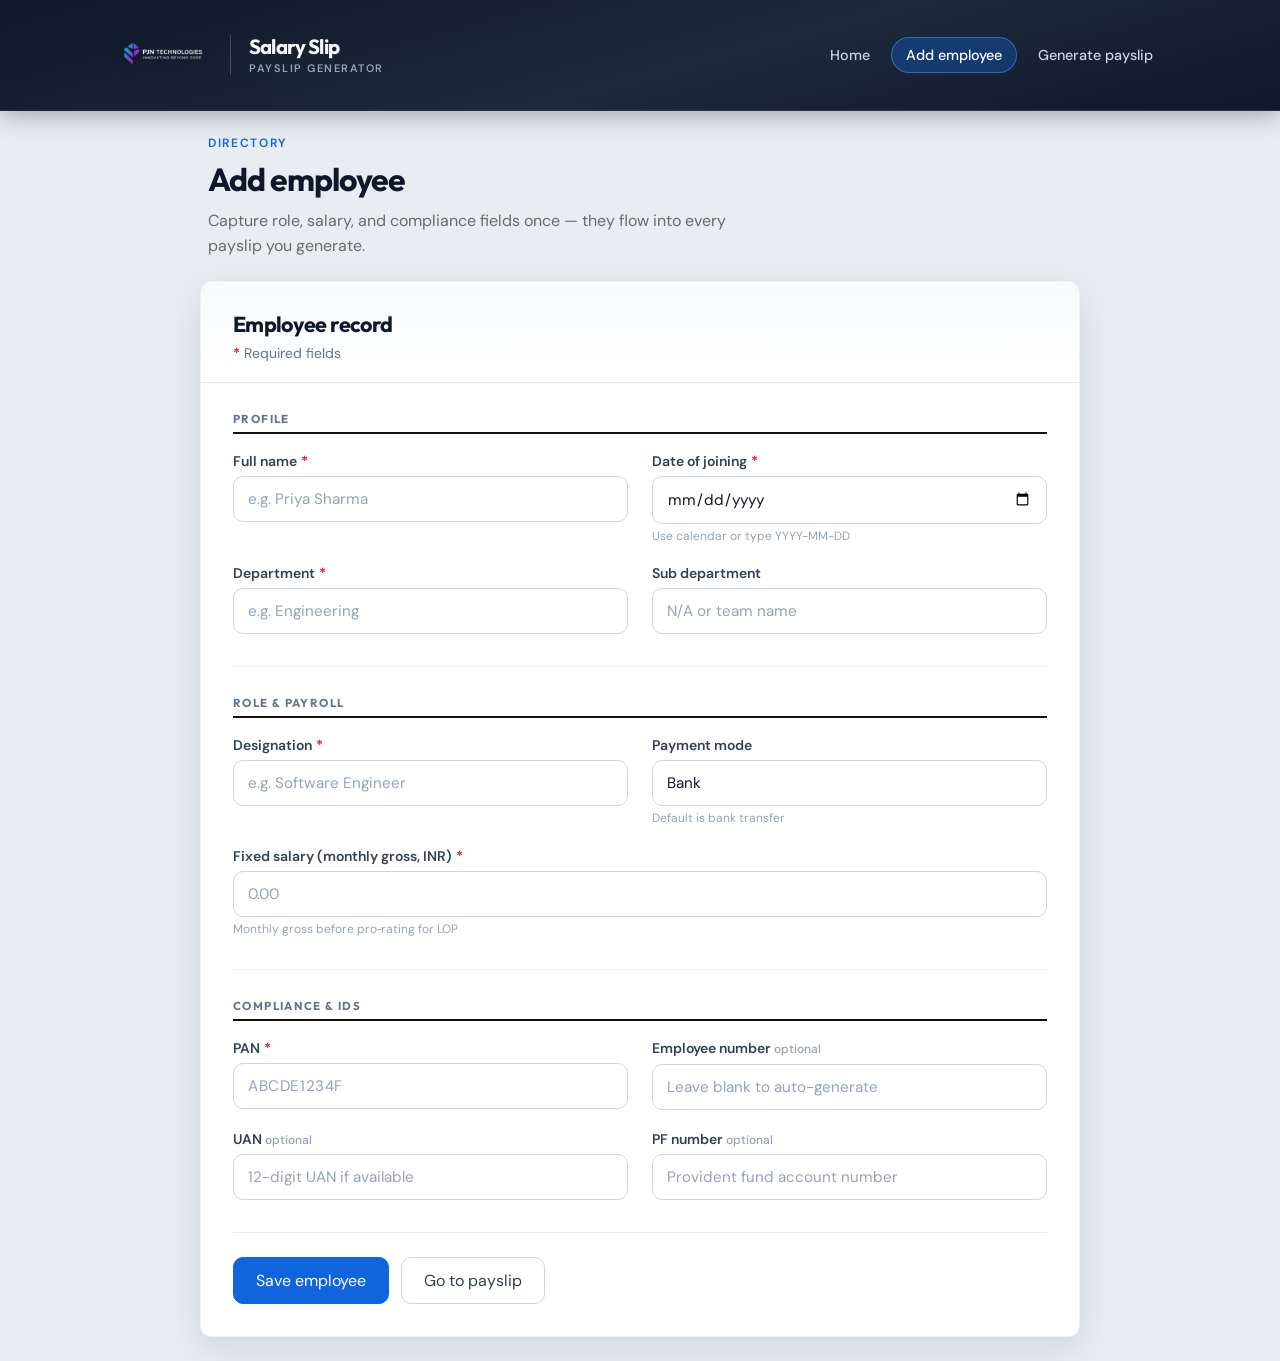
==== add-employee.html @ efb5d122 "Initial commit" ====
<!doctype html>
<html lang="en">
  <head>
    <meta charset="UTF-8" />
    <meta name="viewport" content="width=device-width, initial-scale=1.0" />
    <title>Add employee</title>
    <link rel="preconnect" href="https://fonts.googleapis.com" />
    <link rel="preconnect" href="https://fonts.gstatic.com" crossorigin />
    <link
      href="https://fonts.googleapis.com/css2?family=DM+Sans:ital,opsz,wght@9..40,400;500;600;700&family=Outfit:wght@500;600;700&display=swap"
      rel="stylesheet"
    />
    <link rel="stylesheet" href="styles.css" />
  </head>
  <body>
    <header class="site-header">
      <div class="site-header-inner">
        <a class="site-brand" href="index.html" aria-label="Salary Slip home">
          <img src="assets/logo.png" alt="PJN Technologies" class="site-logo" decoding="async" />
          <span class="site-brand-text">
            <span class="site-title">Salary Slip</span>
            <span class="site-tagline">Payslip generator</span>
          </span>
        </a>
        <nav class="site-nav" aria-label="Main">
          <a href="index.html">Home</a>
          <a href="add-employee.html" aria-current="page">Add employee</a>
          <a href="generate-payslip.html">Generate payslip</a>
        </nav>
      </div>
    </header>

    <main class="page page-app page-app--wide">
      <header class="page-hero">
        <p class="eyebrow">Directory</p>
        <h1 class="page-title">Add employee</h1>
        <p class="page-subtitle">
          Capture role, salary, and compliance fields once — they flow into every payslip you generate.
        </p>
      </header>

      <div class="card form-card form-card-elevated form-card--wide">
        <div class="form-card-head">
          <h2 class="form-card-heading">Employee record</h2>
          <p class="form-card-lead"><span class="req-mark">*</span> Required fields</p>
        </div>

        <form id="employeeForm" class="form-employee" novalidate>
          <section class="form-section" aria-labelledby="sec-profile">
            <h3 id="sec-profile" class="form-section-title">Profile</h3>
            <div class="form-grid form-grid--employee">
              <label class="form-field">
                <span class="form-label">Full name <abbr class="req" title="required">*</abbr></span>
                <input name="name" type="text" required autocomplete="name" placeholder="e.g. Priya Sharma" />
              </label>
              <label class="form-field">
                <span class="form-label">Date of joining <abbr class="req" title="required">*</abbr></span>
                <input name="dateJoined" type="date" required />
                <span class="form-hint">Use calendar or type YYYY-MM-DD</span>
              </label>
              <label class="form-field">
                <span class="form-label">Department <abbr class="req" title="required">*</abbr></span>
                <input name="department" type="text" required placeholder="e.g. Engineering" />
              </label>
              <label class="form-field">
                <span class="form-label">Sub department</span>
                <input name="subDepartment" type="text" placeholder="N/A or team name" />
              </label>
            </div>
          </section>

          <section class="form-section" aria-labelledby="sec-role">
            <h3 id="sec-role" class="form-section-title">Role &amp; payroll</h3>
            <div class="form-grid form-grid--employee">
              <label class="form-field">
                <span class="form-label">Designation <abbr class="req" title="required">*</abbr></span>
                <input name="designation" type="text" required placeholder="e.g. Software Engineer" />
              </label>
              <label class="form-field">
                <span class="form-label">Payment mode</span>
                <input name="paymentMode" type="text" value="Bank" placeholder="Bank" />
                <span class="form-hint">Default is bank transfer</span>
              </label>
              <label class="form-field form-field--span">
                <span class="form-label">Fixed salary (monthly gross, INR) <abbr class="req" title="required">*</abbr></span>
                <input name="fixedSalary" type="number" min="0" step="0.01" required placeholder="0.00" />
                <span class="form-hint">Monthly gross before pro‑rating for LOP</span>
              </label>
            </div>
          </section>

          <section class="form-section" aria-labelledby="sec-compliance">
            <h3 id="sec-compliance" class="form-section-title">Compliance &amp; IDs</h3>
            <div class="form-grid form-grid--employee">
              <label class="form-field">
                <span class="form-label">PAN <abbr class="req" title="required">*</abbr></span>
                <input name="pan" type="text" required maxlength="10" title="e.g. ABCDE1234F" placeholder="ABCDE1234F" class="input-mono" />
              </label>
              <label class="form-field">
                <span class="form-label">Employee number <span class="form-optional">optional</span></span>
                <input name="employeeNumber" type="text" placeholder="Leave blank to auto-generate" />
              </label>
              <label class="form-field">
                <span class="form-label">UAN <span class="form-optional">optional</span></span>
                <input name="uan" type="text" placeholder="12-digit UAN if available" inputmode="numeric" />
              </label>
              <label class="form-field">
                <span class="form-label">PF number <span class="form-optional">optional</span></span>
                <input name="pfNumber" type="text" placeholder="Provident fund account number" />
              </label>
            </div>
          </section>

          <footer class="form-footer">
            <button type="submit" class="btn primary btn-lg">Save employee</button>
            <a class="btn btn-lg btn-outline" href="generate-payslip.html">Go to payslip</a>
          </footer>
        </form>
        <p id="formMessage" class="form-message" hidden></p>
      </div>
    </main>

    <script type="module" src="add-employee.js"></script>
  </body>
</html>
---- styles.css ----
:root {
  --ink: #111111;
  --muted: #6a6a6a;
  --line: #d7d7d7;
  --soft: #f6f6f6;
  --brand: #1064dc;
  --brand-dark: #0b4ea8;
  --header-bg: #0f172a;
  --header-border: rgba(255, 255, 255, 0.08);
  --surface: #ffffff;
  --font-sans: "DM Sans", system-ui, sans-serif;
  --font-display: "Outfit", system-ui, sans-serif;
}

* {
  box-sizing: border-box;
}

body {
  margin: 0;
  font-family: var(--font-sans);
  color: var(--ink);
  background: #e8edf2;
}

.body-home {
  background: #dfe6ee;
}

code {
  font-size: 0.95em;
  background: #eef1f4;
  padding: 1px 6px;
  border-radius: 4px;
}

.site-header {
  position: sticky;
  top: 0;
  z-index: 50;
  background: linear-gradient(165deg, #0f172a 0%, #1e293b 55%, #0f172a 100%);
  border-bottom: 1px solid var(--header-border);
  box-shadow: 0 4px 24px rgba(15, 23, 42, 0.35);
}

/* Slim bar: tight vertical padding so a larger logo doesn’t grow the navbar */
.site-header-inner {
  max-width: 1100px;
  margin: 0 auto;
  padding: 5px 22px;
  display: flex;
  align-items: center;
  justify-content: space-between;
  gap: 16px 24px;
  flex-wrap: nowrap;
}

.site-brand {
  display: inline-flex;
  align-items: center;
  gap: 0;
  min-width: 0;
  text-decoration: none;
  color: #f8fafc;
  flex: 0 1 auto;
}

.site-brand:hover .site-title {
  color: #fff;
}

.site-brand:hover .site-tagline {
  color: #cbd5e1;
}

/* Logo: no box — sits flush on the bar; drop-shadow only for depth */
.site-logo {
  height: 100px;
  width: auto;
  max-width: min(460px, 58vw);
  object-fit: contain;
  object-position: left center;
  display: block;
  flex-shrink: 0;
  filter: drop-shadow(0 2px 6px rgba(0, 0, 0, 0.45));
}

.site-brand-text {
  display: flex;
  flex-direction: column;
  justify-content: center;
  gap: 3px;
  margin-left: 18px;
  padding-left: 18px;
  border-left: 1px solid rgba(255, 255, 255, 0.2);
  min-width: 0;
}

.site-title {
  font-family: var(--font-display);
  font-weight: 700;
  font-size: 1.28rem;
  letter-spacing: -0.04em;
  line-height: 1.15;
  color: #f8fafc;
}

.site-tagline {
  font-size: 0.68rem;
  font-weight: 600;
  letter-spacing: 0.14em;
  text-transform: uppercase;
  color: #94a3b8;
  line-height: 1.2;
}

.site-nav {
  display: flex;
  align-items: center;
  gap: 6px;
  flex-wrap: nowrap;
  flex-shrink: 0;
  margin-left: auto;
}

.site-nav a {
  display: inline-block;
  padding: 8px 14px;
  border-radius: 999px;
  font-size: 0.9rem;
  font-weight: 500;
  color: #cbd5e1;
  text-decoration: none;
  border: 1px solid transparent;
  transition: background 0.15s ease, color 0.15s ease, border-color 0.15s ease;
}

.site-nav a:hover {
  color: #fff;
  background: rgba(255, 255, 255, 0.08);
}

.site-nav a[aria-current="page"] {
  color: #fff;
  background: rgba(16, 100, 220, 0.35);
  border-color: rgba(96, 165, 250, 0.45);
}

.card {
  max-width: 720px;
  margin: 0 auto;
  background: var(--surface);
  padding: 24px 22px 28px;
  border-radius: 12px;
  box-shadow: 0 6px 18px rgba(0, 0, 0, 0.06);
}

.form-card-elevated {
  border: 1px solid rgba(15, 23, 42, 0.06);
  box-shadow: 0 12px 40px rgba(15, 23, 42, 0.1);
}

.visually-hidden {
  position: absolute;
  width: 1px;
  height: 1px;
  padding: 0;
  margin: -1px;
  overflow: hidden;
  clip: rect(0, 0, 0, 0);
  white-space: nowrap;
  border: 0;
}

.page-app {
  padding-top: 28px;
  padding-bottom: 48px;
}

.page-hero {
  max-width: 720px;
  margin: 0 auto 22px;
  padding: 0 8px;
}

.eyebrow {
  margin: 0 0 8px;
  font-size: 0.75rem;
  font-weight: 600;
  letter-spacing: 0.14em;
  text-transform: uppercase;
  color: var(--brand);
}

.page-title {
  font-family: var(--font-display);
  font-size: clamp(1.6rem, 3vw, 2rem);
  font-weight: 700;
  margin: 0 0 10px;
  letter-spacing: -0.03em;
  color: #0f172a;
}

.page-subtitle {
  margin: 0;
  font-size: 1rem;
  line-height: 1.55;
  color: var(--muted);
  max-width: 52ch;
}

.page-home {
  padding-top: 0;
  padding-bottom: 56px;
}

.hero {
  position: relative;
  overflow: hidden;
  padding: 48px 20px 56px;
  margin-bottom: 8px;
}

.hero-bg {
  position: absolute;
  inset: 0;
  background:
    radial-gradient(ellipse 120% 80% at 20% 0%, rgba(16, 100, 220, 0.22) 0%, transparent 55%),
    radial-gradient(ellipse 90% 60% at 100% 30%, rgba(14, 165, 233, 0.12) 0%, transparent 50%),
    linear-gradient(180deg, #f0f4f8 0%, #e2e8f0 100%);
  pointer-events: none;
}

.hero-inner {
  position: relative;
  max-width: 640px;
  margin: 0 auto;
  text-align: center;
}

.hero-badge {
  display: inline-block;
  margin-bottom: 16px;
  padding: 6px 14px;
  border-radius: 999px;
  font-size: 0.72rem;
  font-weight: 600;
  letter-spacing: 0.12em;
  text-transform: uppercase;
  color: #1e40af;
  background: rgba(59, 130, 246, 0.15);
  border: 1px solid rgba(59, 130, 246, 0.25);
}

.hero-headline {
  font-family: var(--font-display);
  font-size: clamp(1.85rem, 4.5vw, 2.65rem);
  font-weight: 700;
  line-height: 1.15;
  margin: 0 0 16px;
  letter-spacing: -0.035em;
  color: #0f172a;
}

.hero-lead {
  margin: 0 auto;
  max-width: 38rem;
  font-size: 1.05rem;
  line-height: 1.6;
  color: #475569;
}

.hero-actions {
  display: flex;
  flex-wrap: wrap;
  gap: 12px;
  justify-content: center;
  margin-top: 28px;
}

.home-grid {
  max-width: 920px;
  margin: 0 auto;
  padding: 0 16px;
  display: grid;
  grid-template-columns: repeat(2, minmax(0, 1fr));
  gap: 20px;
}

.home-card {
  background: var(--surface);
  border-radius: 14px;
  padding: 24px 22px 26px;
  border: 1px solid rgba(15, 23, 42, 0.06);
  box-shadow: 0 8px 30px rgba(15, 23, 42, 0.08);
  transition: transform 0.2s ease, box-shadow 0.2s ease;
}

.home-card:hover {
  transform: translateY(-2px);
  box-shadow: 0 14px 40px rgba(15, 23, 42, 0.12);
}

.home-card-icon {
  font-family: var(--font-display);
  font-size: 0.85rem;
  font-weight: 700;
  color: var(--brand);
  margin-bottom: 12px;
  opacity: 0.85;
}

.home-card h2 {
  font-family: var(--font-display);
  font-size: 1.2rem;
  font-weight: 600;
  margin: 0 0 10px;
  color: #0f172a;
}

.home-card p {
  margin: 0 0 16px;
  font-size: 0.95rem;
  line-height: 1.55;
  color: #64748b;
}

.text-link {
  font-weight: 600;
  font-size: 0.95rem;
  color: var(--brand);
  text-decoration: none;
}

.text-link:hover {
  color: var(--brand-dark);
  text-decoration: underline;
}

.home-footnote {
  max-width: 920px;
  margin: 28px auto 0;
  padding: 0 20px;
  text-align: center;
  font-size: 0.88rem;
  color: #64748b;
}

.muted {
  color: var(--muted);
  line-height: 1.45;
}

.small-gap {
  margin-top: 10px;
  font-size: 14px;
}

.actions {
  display: flex;
  flex-wrap: wrap;
  gap: 12px;
  margin-top: 20px;
}

.btn {
  display: inline-block;
  padding: 10px 16px;
  border-radius: 6px;
  border: 1px solid var(--line);
  background: #fff;
  color: var(--ink);
  font-size: 15px;
  cursor: pointer;
  text-decoration: none;
  font-family: inherit;
}

.btn:hover {
  background: #f3f5f7;
}

.btn.primary {
  background: var(--brand);
  color: #fff;
  border-color: var(--brand);
}

.btn.primary:hover {
  filter: brightness(1.05);
}

.btn-lg {
  padding: 12px 22px;
  font-size: 1rem;
  border-radius: 10px;
}

.btn-ghost {
  background: rgba(255, 255, 255, 0.85);
  border-color: #cbd5e1;
  color: #0f172a;
  -webkit-backdrop-filter: blur(6px);
  backdrop-filter: blur(6px);
}

.btn-ghost:hover {
  background: #fff;
  border-color: #94a3b8;
}

.form-card h1 {
  margin-top: 0;
  font-size: 24px;
}

.form-grid {
  display: grid;
  grid-template-columns: repeat(2, minmax(0, 1fr));
  gap: 14px 18px;
  margin-top: 18px;
}

.form-grid label {
  display: flex;
  flex-direction: column;
  gap: 6px;
  font-size: 14px;
  color: #333;
}

.form-grid input,
.form-grid select {
  padding: 10px 12px;
  border: 1px solid #cbd5e1;
  border-radius: 8px;
  font-size: 15px;
  font-family: inherit;
  transition: border-color 0.15s ease, box-shadow 0.15s ease;
}

.form-grid input:focus,
.form-grid select:focus {
  outline: none;
  border-color: var(--brand);
  box-shadow: 0 0 0 3px rgba(16, 100, 220, 0.2);
}

.form-grid .full {
  grid-column: 1 / -1;
}

.form-actions {
  display: flex;
  flex-wrap: wrap;
  gap: 10px;
  align-items: center;
  margin-top: 6px;
}

.form-message {
  margin-top: 14px;
  color: #0a6b2f;
  font-size: 15px;
}

.form-message.error {
  color: #a40000;
}

/* —— Add employee (wide form) —— */
.page-app--wide .page-hero {
  max-width: 880px;
}

.form-card--wide {
  max-width: 880px;
  padding: 0;
  overflow: hidden;
}

.form-card--wide .form-card-head {
  padding: 28px 32px 20px;
  background: linear-gradient(180deg, #f8fafc 0%, #fff 100%);
  border-bottom: 1px solid #e2e8f0;
}

.form-card-heading {
  font-family: var(--font-display);
  font-size: 1.35rem;
  font-weight: 700;
  margin: 0 0 6px;
  letter-spacing: -0.03em;
  color: #0f172a;
}

.form-card-lead {
  margin: 0;
  font-size: 0.875rem;
  color: #64748b;
}

.req-mark {
  color: #dc2626;
  font-weight: 700;
}

.form-employee,
.form-generate {
  padding: 28px 32px 32px;
}

.form-section + .form-section {
  margin-top: 32px;
  padding-top: 28px;
  border-top: 1px solid #f1f5f9;
}

.form-section-title {
  font-family: var(--font-display);
  font-size: 0.72rem;
  font-weight: 700;
  letter-spacing: 0.12em;
  text-transform: uppercase;
  color: #64748b;
  margin: 0 0 18px;
}

.form-grid--employee {
  display: grid;
  grid-template-columns: repeat(2, minmax(0, 1fr));
  gap: 20px 24px;
  margin-top: 0;
}

.form-field {
  display: flex;
  flex-direction: column;
  gap: 8px;
  margin: 0;
}

.form-field--span {
  grid-column: 1 / -1;
}

.form-label {
  font-size: 0.875rem;
  font-weight: 600;
  color: #334155;
  line-height: 1.3;
}

.form-label .req {
  text-decoration: none;
  color: #dc2626;
  font-weight: 700;
  margin-left: 1px;
}

.form-optional {
  font-weight: 500;
  font-size: 0.75rem;
  color: #94a3b8;
  text-transform: lowercase;
  letter-spacing: 0;
}

.form-field input,
.form-field select {
  width: 100%;
  padding: 12px 14px;
  border: 1px solid #cbd5e1;
  border-radius: 10px;
  font-size: 0.95rem;
  font-family: inherit;
  background: #fff;
  color: #0f172a;
  transition: border-color 0.15s ease, box-shadow 0.15s ease;
}

.form-field input::placeholder {
  color: #94a3b8;
}

.form-field input:hover {
  border-color: #94a3b8;
}

.form-field input:focus,
.form-field select:focus {
  outline: none;
  border-color: var(--brand);
  box-shadow: 0 0 0 3px rgba(16, 100, 220, 0.18);
}

.input-mono {
  font-variant-numeric: tabular-nums;
  letter-spacing: 0.04em;
  text-transform: uppercase;
}

.form-hint {
  font-size: 0.75rem;
  color: #94a3b8;
  line-height: 1.35;
  margin-top: -2px;
}

.form-footer {
  margin-top: 32px;
  padding-top: 24px;
  border-top: 1px solid #e2e8f0;
  display: flex;
  flex-wrap: wrap;
  gap: 12px;
  align-items: center;
}

.form-footer--single {
  justify-content: flex-end;
}

.form-callout {
  display: flex;
  gap: 16px;
  align-items: flex-start;
  margin: 0;
  padding: 20px 32px 24px;
  border-top: 1px solid #e2e8f0;
  background: linear-gradient(180deg, #f8fafc 0%, #f1f5f9 100%);
}

.form-callout-icon {
  flex-shrink: 0;
  width: 28px;
  height: 28px;
  border-radius: 50%;
  display: flex;
  align-items: center;
  justify-content: center;
  font-family: var(--font-display);
  font-size: 0.85rem;
  font-weight: 700;
  font-style: italic;
  color: var(--brand);
  background: #fff;
  border: 1px solid #bfdbfe;
  box-shadow: 0 1px 2px rgba(15, 23, 42, 0.06);
}

.form-callout-body {
  min-width: 0;
}

.form-callout-body strong {
  display: block;
  font-size: 0.8rem;
  font-weight: 700;
  letter-spacing: 0.04em;
  text-transform: uppercase;
  color: #475569;
  margin-bottom: 8px;
}

.form-callout-body p {
  margin: 0;
  font-size: 0.875rem;
  line-height: 1.55;
  color: #64748b;
}

.form-callout-body code {
  font-size: 0.82em;
}

.form-card--wide .form-message {
  margin: 0;
  padding: 14px 32px 24px;
  border-top: 1px solid #f1f5f9;
  background: #fafbfc;
}

.form-card--wide .form-message--banner.error {
  background: #fef2f2;
  border-top-color: #fecaca;
  color: #991b1b;
  font-weight: 500;
}

.btn-outline {
  background: #fff;
  border: 1px solid #cbd5e1;
  color: #334155;
}

.btn-outline:hover {
  background: #f8fafc;
  border-color: #94a3b8;
  color: #0f172a;
}

@media (max-width: 700px) {
  .form-employee,
  .form-generate {
    padding: 22px 18px 24px;
  }

  .form-card--wide .form-card-head {
    padding: 22px 18px 16px;
  }

  .form-grid--employee {
    grid-template-columns: 1fr;
    gap: 18px;
  }

  .form-field--span {
    grid-column: 1;
  }

  .form-footer--single {
    justify-content: stretch;
  }

  .form-footer--single .btn {
    width: 100%;
    justify-content: center;
  }

  .form-callout {
    flex-direction: column;
    padding: 18px 18px 22px;
    gap: 12px;
  }

  .form-card--wide .form-message {
    padding: 14px 18px 20px;
  }

  .form-card--wide .form-message--banner.error {
    padding: 14px 18px 18px;
  }
}

.toolbar {
  max-width: 1040px;
  margin: 0 auto;
  padding: 12px 20px;
  display: flex;
  gap: 12px;
  flex-wrap: wrap;
  align-items: center;
  justify-content: flex-end;
  background: #f8fafc;
  border-bottom: 1px solid var(--line);
}

.page {
  min-height: 100vh;
  padding: 24px 10px;
}

.payslip {
  width: 794px;
  margin: 0 auto;
  background: #ffffff;
  padding: 28px 34px 40px;
  box-shadow: 0 8px 24px rgba(0, 0, 0, 0.08);
}

.top-header {
  display: flex;
  justify-content: space-between;
  align-items: flex-start;
  border-bottom: 1px solid var(--line);
  padding-bottom: 16px;
}

h1 {
  margin: 0;
  font-size: 38px;
  font-weight: 700;
  letter-spacing: 0.2px;
}

h1 span:first-child {
  font-size: 33px;
}

.company {
  margin: 14px 0 6px;
  font-weight: 700;
  font-size: 14px;
  text-transform: uppercase;
}

.small {
  margin: 0;
  font-size: 11px;
  line-height: 1.35;
}

.logo-text {
  font-size: 65px;
  font-weight: 700;
  color: var(--brand);
  line-height: 1;
  letter-spacing: -1px;
}

.logo-text span {
  color: #14386e;
}

.employee-section {
  margin-top: 18px;
  border-bottom: 1px solid var(--line);
  padding-bottom: 12px;
}

h2 {
  margin: 0 0 10px;
  font-size: 22px;
}

.info-grid,
.days-grid {
  display: grid;
  grid-template-columns: repeat(4, minmax(0, 1fr));
  gap: 8px 14px;
}

.info-item,
.days-item {
  border-top: 1px solid var(--line);
  padding-top: 6px;
}

.label {
  display: block;
  color: var(--muted);
  font-size: 12px;
  margin-bottom: 2px;
}

.value {
  font-size: 20px;
  font-weight: 700;
}

.value.small-v {
  font-size: 18px;
}

.salary-section {
  margin-top: 22px;
}

h3 {
  margin: 0 0 10px;
  padding-bottom: 6px;
  border-bottom: 2px solid var(--ink);
  font-size: 20px;
}

.breakup {
  margin-top: 16px;
  display: grid;
  grid-template-columns: 1fr 1fr;
  gap: 16px;
}

.panel h4 {
  margin: 0 0 10px;
  font-size: 20px;
}

.subhead {
  margin-top: 16px !important;
}

.row,
.row-list .row {
  display: flex;
  justify-content: space-between;
  align-items: baseline;
  gap: 16px;
  padding: 2px 0;
  font-size: 19px;
}

.row strong {
  white-space: nowrap;
}

.total {
  margin-top: 7px;
  border-top: 1px solid var(--line);
  padding-top: 8px;
  font-weight: 700;
}

.net-section {
  margin-top: 16px;
  border: 1px solid var(--line);
  background: var(--soft);
  padding: 10px;
}

.net {
  font-size: 21px;
}

.words {
  margin-top: 4px;
  border-top: 1px solid var(--line);
  padding-top: 8px;
}

.footer-note {
  margin-top: 20px;
}

.footer-note p {
  margin: 0 0 10px;
  font-size: 18px;
}

@media (max-width: 860px) {
  .site-header-inner {
    flex-wrap: wrap;
    align-items: center;
    padding: 6px 16px;
  }

  .site-brand {
    flex: 1 1 auto;
    min-width: min(100%, 280px);
  }

  .site-logo {
    height: 76px;
    max-width: min(360px, 85vw);
  }

  .site-brand-text {
    margin-left: 14px;
    padding-left: 14px;
  }

  .site-title {
    font-size: 1.12rem;
  }

  .site-nav {
    flex: 1 1 100%;
    flex-wrap: wrap;
    justify-content: flex-start;
    margin-left: 0;
    padding-top: 10px;
    border-top: 1px solid rgba(255, 255, 255, 0.1);
    gap: 8px;
  }

  .site-nav a {
    flex: 0 1 auto;
    text-align: center;
    min-width: 0;
  }

  .hero {
    padding: 36px 16px 44px;
  }

  .home-grid {
    grid-template-columns: 1fr;
  }

  .form-grid {
    grid-template-columns: 1fr;
  }

  .payslip {
    width: 100%;
    padding: 18px;
  }

  h1 {
    font-size: 30px;
  }

  .logo-text {
    font-size: 40px;
  }

  .info-grid,
  .days-grid {
    grid-template-columns: repeat(2, minmax(0, 1fr));
  }

  .breakup {
    grid-template-columns: 1fr;
  }

  .row,
  .row-list .row,
  .footer-note p {
    font-size: 16px;
  }
}

@media print {
  body {
    background: #ffffff;
  }

  .no-print {
    display: none !important;
  }

  .page {
    padding: 0;
  }

  .payslip {
    box-shadow: none;
    width: 100%;
    margin: 0;
  }
}
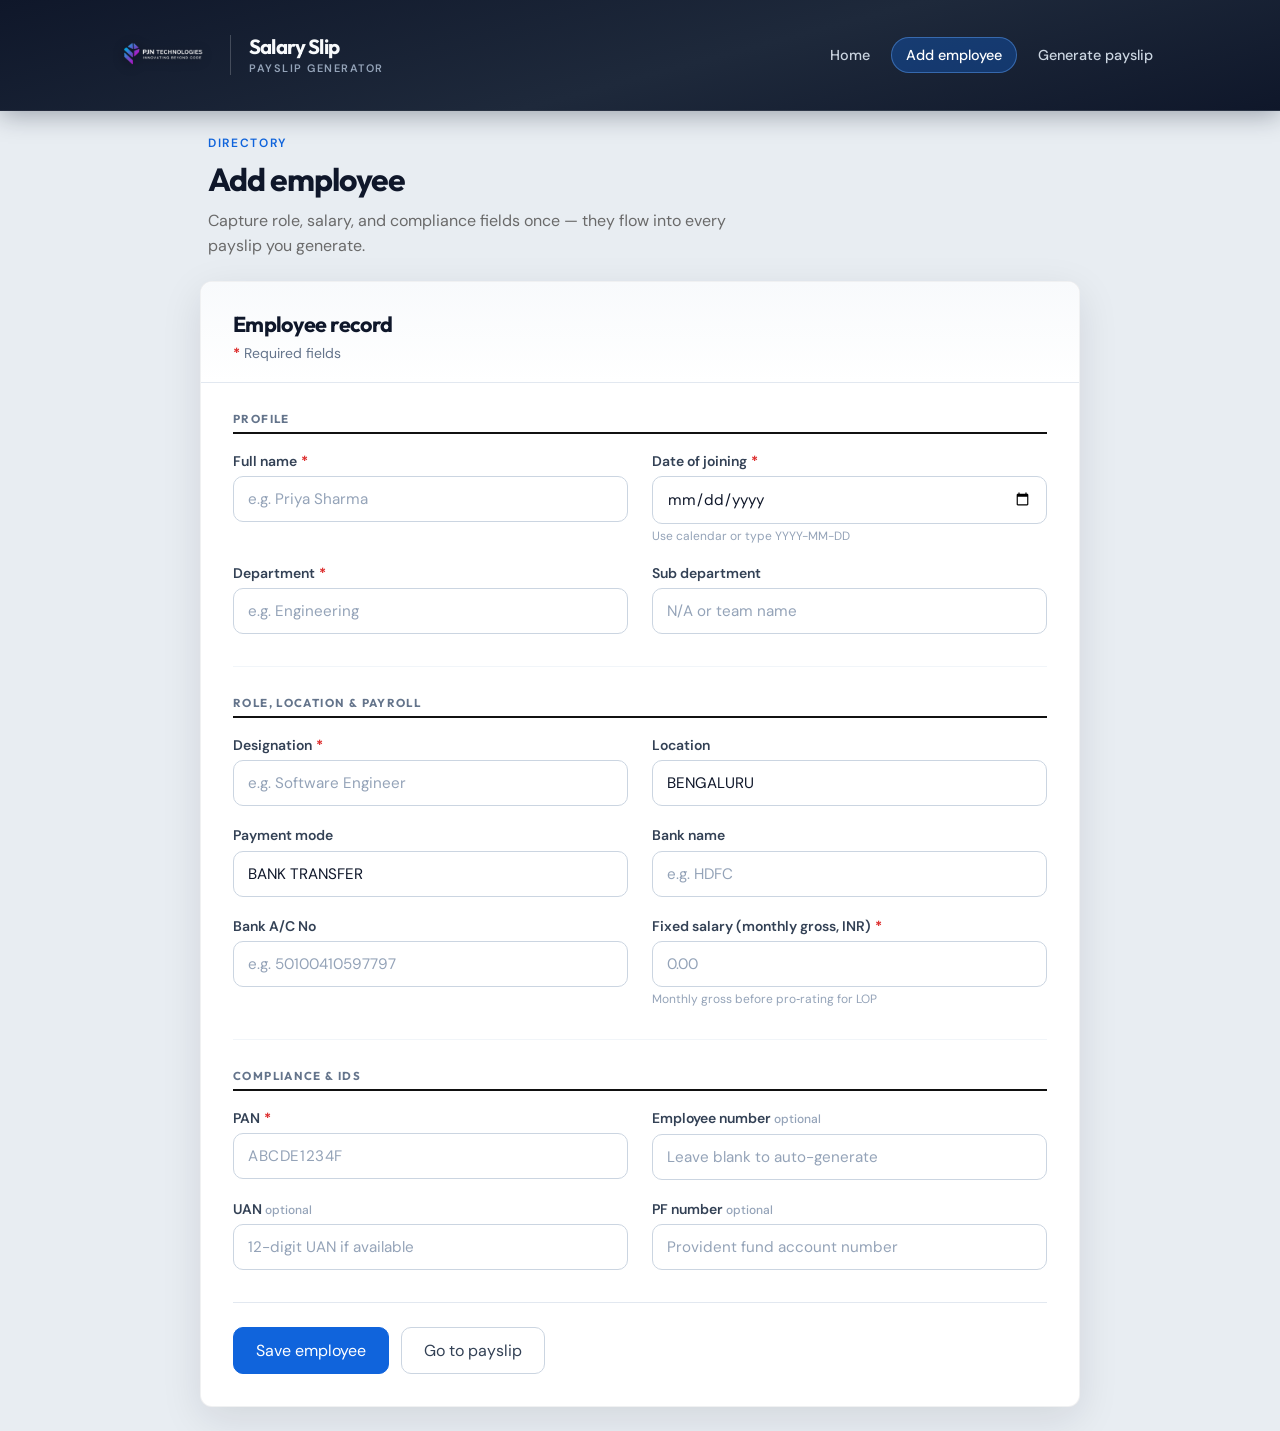
==== commit 486aa6c2: "added new layout and pf and pt changed" ====
--- a/add-employee.html
+++ b/add-employee.html
@@ -70,18 +70,29 @@
           </section>
 
           <section class="form-section" aria-labelledby="sec-role">
-            <h3 id="sec-role" class="form-section-title">Role &amp; payroll</h3>
+            <h3 id="sec-role" class="form-section-title">Role, Location &amp; Payroll</h3>
             <div class="form-grid form-grid--employee">
               <label class="form-field">
                 <span class="form-label">Designation <abbr class="req" title="required">*</abbr></span>
                 <input name="designation" type="text" required placeholder="e.g. Software Engineer" />
               </label>
               <label class="form-field">
+                <span class="form-label">Location</span>
+                <input name="location" type="text" value="BENGALURU" placeholder="e.g. BENGALURU" />
+              </label>
+              <label class="form-field">
                 <span class="form-label">Payment mode</span>
-                <input name="paymentMode" type="text" value="Bank" placeholder="Bank" />
-                <span class="form-hint">Default is bank transfer</span>
+                <input name="paymentMode" type="text" value="BANK TRANSFER" placeholder="BANK TRANSFER" />
               </label>
-              <label class="form-field form-field--span">
+              <label class="form-field">
+                <span class="form-label">Bank name</span>
+                <input name="bankName" type="text" placeholder="e.g. HDFC" />
+              </label>
+              <label class="form-field">
+                <span class="form-label">Bank A/C No</span>
+                <input name="bankAccountNo" type="text" placeholder="e.g. 50100410597797" />
+              </label>
+              <label class="form-field">
                 <span class="form-label">Fixed salary (monthly gross, INR) <abbr class="req" title="required">*</abbr></span>
                 <input name="fixedSalary" type="number" min="0" step="0.01" required placeholder="0.00" />
                 <span class="form-hint">Monthly gross before pro‑rating for LOP</span>
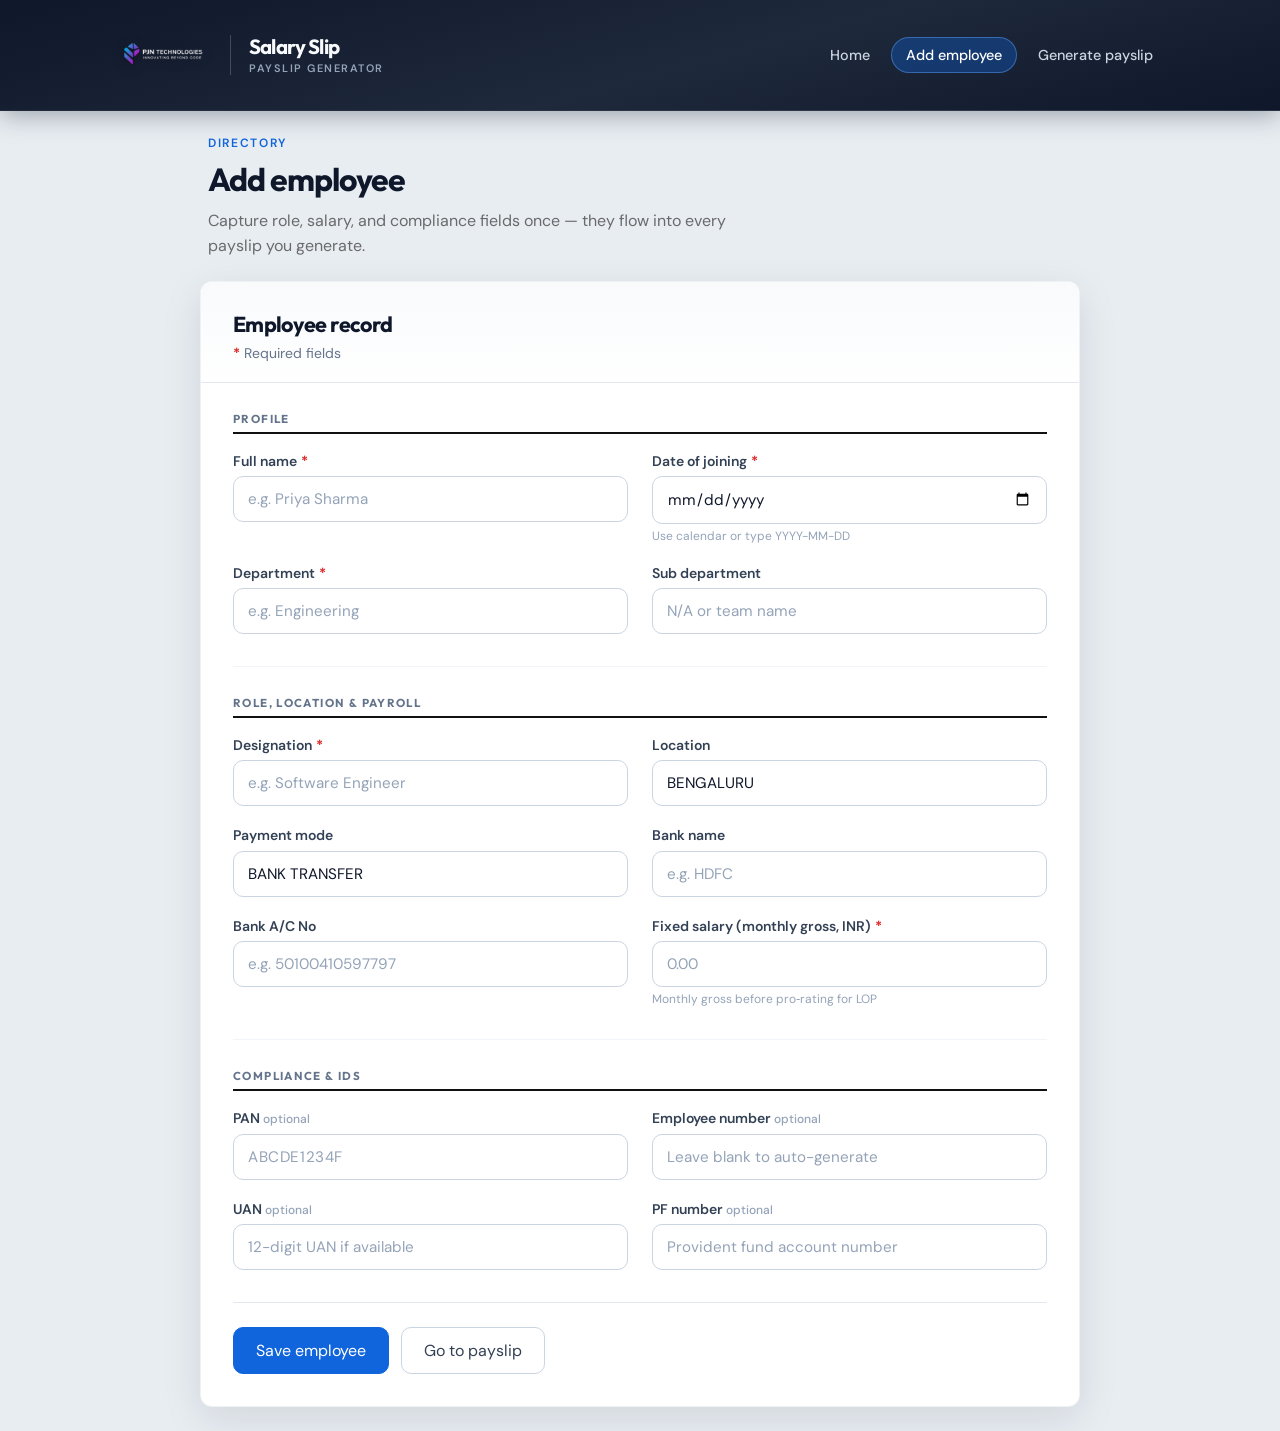
==== commit fdf306c5: "updated pan optional and pf dedecting 1800 and pt 200" ====
--- a/add-employee.html
+++ b/add-employee.html
@@ -104,8 +104,8 @@
             <h3 id="sec-compliance" class="form-section-title">Compliance &amp; IDs</h3>
             <div class="form-grid form-grid--employee">
               <label class="form-field">
-                <span class="form-label">PAN <abbr class="req" title="required">*</abbr></span>
-                <input name="pan" type="text" required maxlength="10" title="e.g. ABCDE1234F" placeholder="ABCDE1234F" class="input-mono" />
+                <span class="form-label">PAN <span class="form-optional">optional</span></span>
+                <input name="pan" type="text" maxlength="10" title="e.g. ABCDE1234F" placeholder="ABCDE1234F" class="input-mono" />
               </label>
               <label class="form-field">
                 <span class="form-label">Employee number <span class="form-optional">optional</span></span>
